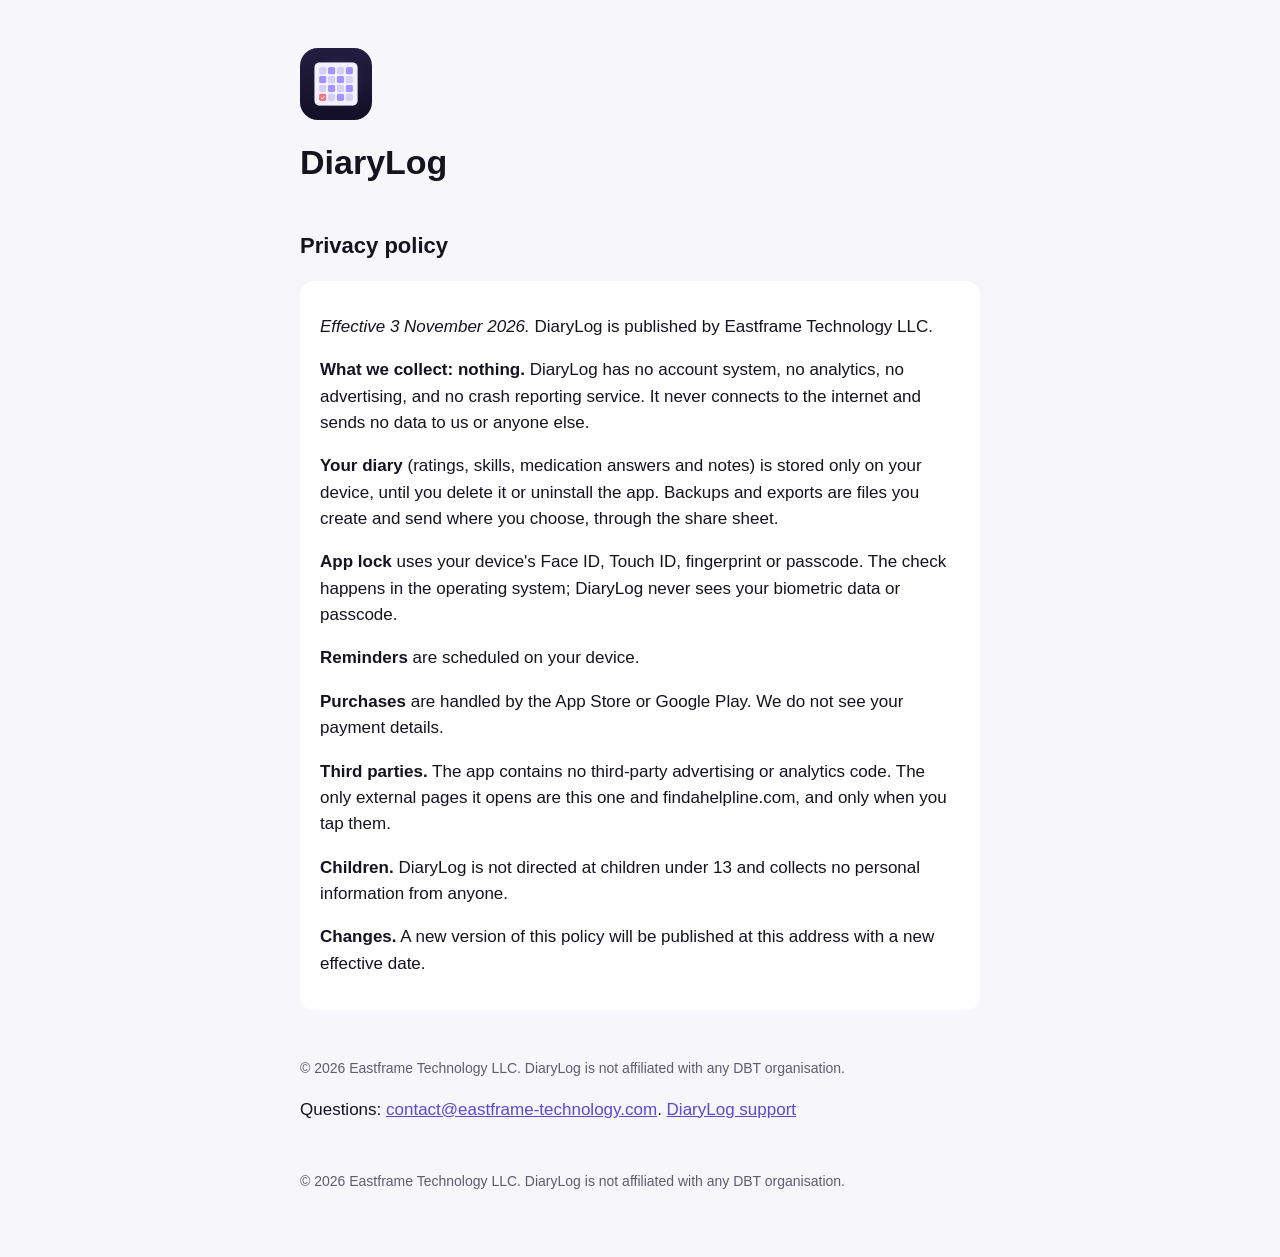
==== privacy.html @ 1b24e84b "Standalone privacy policy page Co-Authored-By: Claude Opus 5.5 <noreply@anthropic.com>" ====
<!doctype html>
<html lang="en">
<head>
<meta charset="utf-8">
<meta name="viewport" content="width=device-width, initial-scale=1">
<title>DiaryLog privacy policy</title>
<meta name="description" content="Privacy policy for DiaryLog, the DBT diary card app.">
<style>
  :root { color-scheme: light dark; --bg:#f7f6fb; --fg:#15131f; --muted:#5f5b70; --accent:#5b48d6; --card:#ffffff; --alert:#fde8e8; --alertfg:#7a1b1f; }
  @media (prefers-color-scheme: dark) { :root { --bg:#0e0d16; --fg:#efedf7; --muted:#a7a3b8; --accent:#a594ff; --card:#18162a; --alert:#3a1418; --alertfg:#ffc9cb; } }
  body { margin:0; background:var(--bg); color:var(--fg); font:17px/1.55 -apple-system, BlinkMacSystemFont, "Segoe UI", Roboto, sans-serif; }
  main { max-width:680px; margin:0 auto; padding:48px 16px 64px; }
  h1 { font-size:34px; margin:0 0 4px; } h2 { margin-top:40px; font-size:22px; }
  p.lead { color:var(--muted); margin-top:0; }
  .card { background:var(--card); border-radius:14px; padding:16px 20px; margin:16px 0; }
  .alert { background:var(--alert); color:var(--alertfg); border-radius:14px; padding:16px 20px; margin:16px 0; font-weight:600; }
  a { color:var(--accent); }
  .logo { width:72px; height:72px; border-radius:18px; display:block; margin-bottom:16px; }
  footer { color:var(--muted); font-size:14px; margin-top:48px; }
</style>
</head>
<body>
<main>
  <img class="logo" src="icon.png" alt="">
  <h1>DiaryLog</h1>
  <h2 id="privacy">Privacy policy</h2>
  <div class="card">
    <p><em>Effective 3 November 2026.</em> DiaryLog is published by Eastframe Technology LLC.</p>
    <p><strong>What we collect: nothing.</strong> DiaryLog has no account system, no analytics, no advertising, and no crash reporting service. It never connects to the internet and sends no data to us or anyone else.</p>
    <p><strong>Your diary</strong> (ratings, skills, medication answers and notes) is stored only on your device, until you delete it or uninstall the app. Backups and exports are files you create and send where you choose, through the share sheet.</p>
    <p><strong>App lock</strong> uses your device's Face ID, Touch ID, fingerprint or passcode. The check happens in the operating system; DiaryLog never sees your biometric data or passcode.</p>
    <p><strong>Reminders</strong> are scheduled on your device.</p>
    <p><strong>Purchases</strong> are handled by the App Store or Google Play. We do not see your payment details.</p>
    <p><strong>Third parties.</strong> The app contains no third-party advertising or analytics code. The only external pages it opens are this one and findahelpline.com, and only when you tap them.</p>
    <p><strong>Children.</strong> DiaryLog is not directed at children under 13 and collects no personal information from anyone.</p>
    <p><strong>Changes.</strong> A new version of this policy will be published at this address with a new effective date.</p>
  </div>

  <footer>© 2026 Eastframe Technology LLC. DiaryLog is not affiliated with any DBT organisation.</footer>

  <p>Questions: <a href="mailto:contact@eastframe-technology.com">contact@eastframe-technology.com</a>. <a href="./">DiaryLog support</a></p>
  <footer>© 2026 Eastframe Technology LLC. DiaryLog is not affiliated with any DBT organisation.</footer>
</main>
</body>
</html>
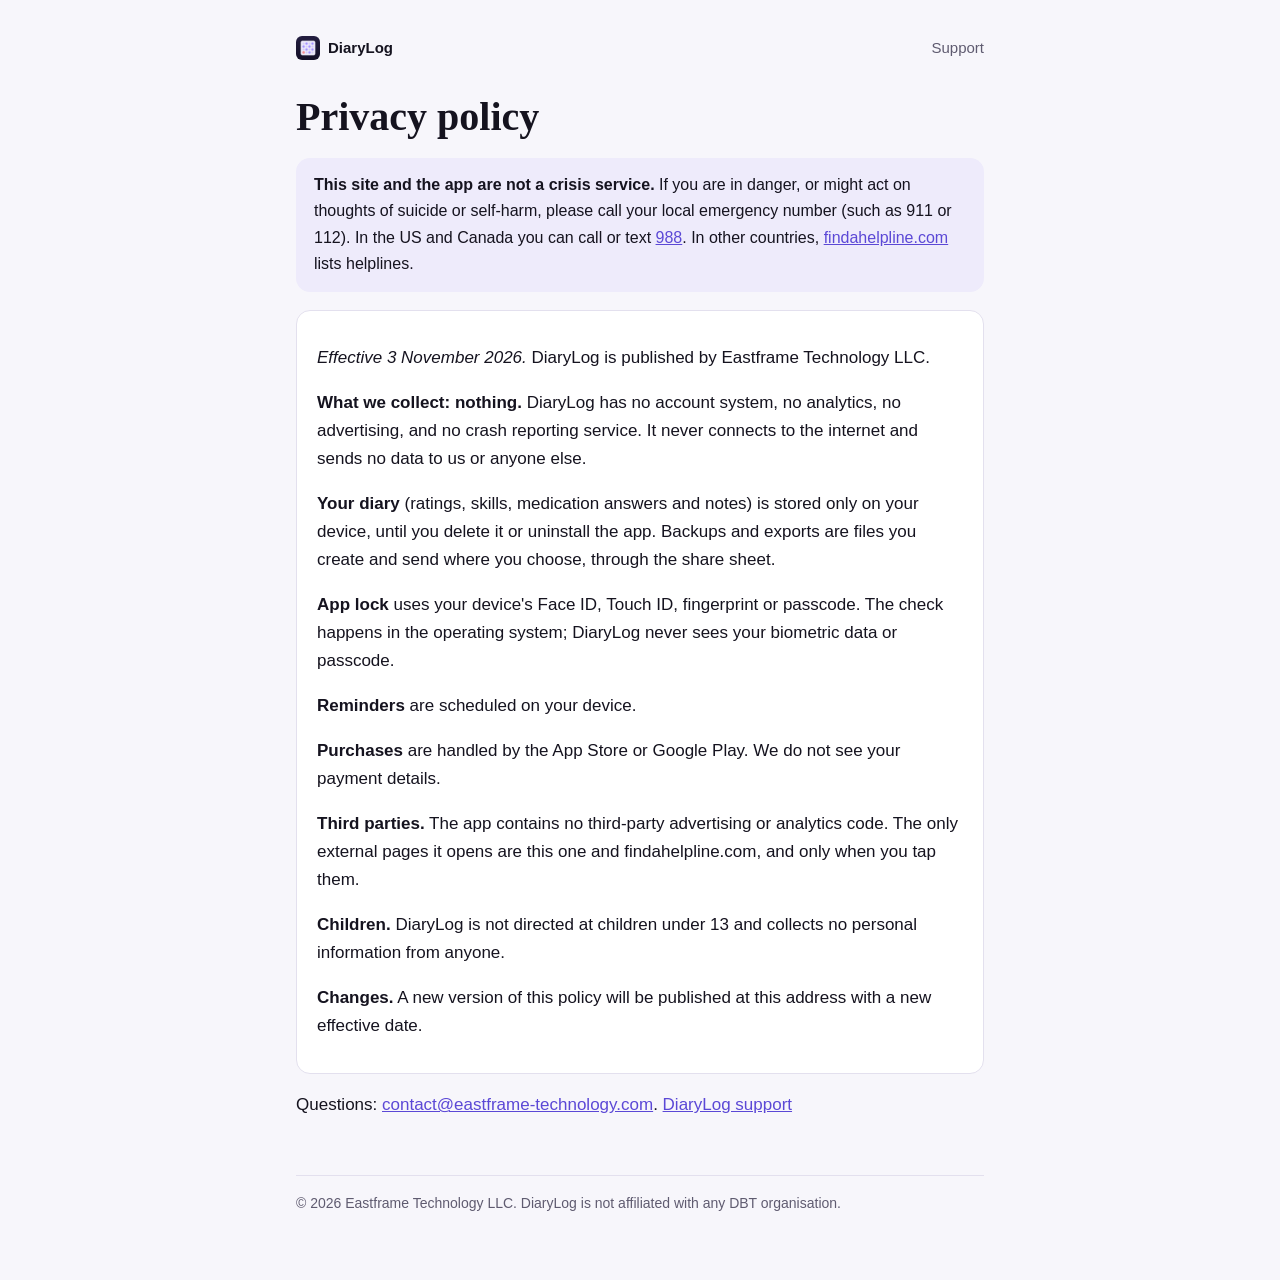
==== commit 2fa0232c: "Landing page, printable diary card, two guides and sitemap Blank one-page landscape diary card for A" ====
--- a/privacy.html
+++ b/privacy.html
@@ -4,26 +4,16 @@
 <meta charset="utf-8">
 <meta name="viewport" content="width=device-width, initial-scale=1">
 <title>DiaryLog privacy policy</title>
-<meta name="description" content="Privacy policy for DiaryLog, the DBT diary card app.">
-<style>
-  :root { color-scheme: light dark; --bg:#f7f6fb; --fg:#15131f; --muted:#5f5b70; --accent:#5b48d6; --card:#ffffff; --alert:#fde8e8; --alertfg:#7a1b1f; }
-  @media (prefers-color-scheme: dark) { :root { --bg:#0e0d16; --fg:#efedf7; --muted:#a7a3b8; --accent:#a594ff; --card:#18162a; --alert:#3a1418; --alertfg:#ffc9cb; } }
-  body { margin:0; background:var(--bg); color:var(--fg); font:17px/1.55 -apple-system, BlinkMacSystemFont, "Segoe UI", Roboto, sans-serif; }
-  main { max-width:680px; margin:0 auto; padding:48px 16px 64px; }
-  h1 { font-size:34px; margin:0 0 4px; } h2 { margin-top:40px; font-size:22px; }
-  p.lead { color:var(--muted); margin-top:0; }
-  .card { background:var(--card); border-radius:14px; padding:16px 20px; margin:16px 0; }
-  .alert { background:var(--alert); color:var(--alertfg); border-radius:14px; padding:16px 20px; margin:16px 0; font-weight:600; }
-  a { color:var(--accent); }
-  .logo { width:72px; height:72px; border-radius:18px; display:block; margin-bottom:16px; }
-  footer { color:var(--muted); font-size:14px; margin-top:48px; }
-</style>
+<meta name="description" content="Privacy policy for DiaryLog, the DBT diary card app. No account, no analytics, no internet access.">
+<link rel="canonical" href="https://eastframe-technology.github.io/diarylog-support/privacy.html">
+<link rel="icon" href="icon.png">
+<link rel="stylesheet" href="style.css">
 </head>
 <body>
 <main>
-  <img class="logo" src="icon.png" alt="">
-  <h1>DiaryLog</h1>
-  <h2 id="privacy">Privacy policy</h2>
+  <nav><a class="home" href="./"><img src="icon.png" alt="">DiaryLog</a><a href="./#support">Support</a></nav>
+  <h1 id="privacy">Privacy policy</h1>
+  <aside class="crisis"><strong>This site and the app are not a crisis service.</strong> If you are in danger, or might act on thoughts of suicide or self-harm, please call your local emergency number (such as 911 or 112). In the US and Canada you can call or text <a href="tel:988">988</a>. In other countries, <a href="https://findahelpline.com">findahelpline.com</a> lists helplines.</aside>
   <div class="card">
     <p><em>Effective 3 November 2026.</em> DiaryLog is published by Eastframe Technology LLC.</p>
     <p><strong>What we collect: nothing.</strong> DiaryLog has no account system, no analytics, no advertising, and no crash reporting service. It never connects to the internet and sends no data to us or anyone else.</p>
@@ -36,8 +26,6 @@
     <p><strong>Changes.</strong> A new version of this policy will be published at this address with a new effective date.</p>
   </div>
 
-  <footer>© 2026 Eastframe Technology LLC. DiaryLog is not affiliated with any DBT organisation.</footer>
-
   <p>Questions: <a href="mailto:contact@eastframe-technology.com">contact@eastframe-technology.com</a>. <a href="./">DiaryLog support</a></p>
   <footer>© 2026 Eastframe Technology LLC. DiaryLog is not affiliated with any DBT organisation.</footer>
 </main>
--- a/style.css
+++ b/style.css
@@ -0,0 +1,86 @@
+:root { color-scheme: light dark; --bg:#f7f6fb; --fg:#15131f; --muted:#5f5b70; --accent:#5b48d6; --card:#ffffff; --line:#e3e0ee; --tint:#eeebfb; }
+@media (prefers-color-scheme: dark) { :root { --bg:#0e0d16; --fg:#efedf7; --muted:#a7a3b8; --accent:#a594ff; --card:#18162a; --line:#2a2740; --tint:#1e1b33; } }
+* { box-sizing: border-box; }
+[hidden] { display:none !important; }
+body { margin:0; background:var(--bg); color:var(--fg); font:17px/1.65 -apple-system, BlinkMacSystemFont, "Segoe UI", Roboto, sans-serif; }
+main { max-width:720px; margin:0 auto; padding:36px 16px 64px; }
+main.wide { max-width:1096px; }
+main.wide > :not(.sheet-wrap) { max-width:720px; margin-left:auto; margin-right:auto; }
+nav { display:flex; gap:16px; flex-wrap:wrap; font-size:15px; margin-bottom:32px; }
+nav a { color:var(--muted); text-decoration:none; } nav a:hover { color:var(--fg); }
+nav a.home { color:var(--fg); font-weight:600; margin-right:auto; display:flex; align-items:center; gap:8px; }
+nav img { width:24px; height:24px; border-radius:6px; }
+h1, h2 { font-family:"Iowan Old Style", "Palatino Linotype", Georgia, serif; font-weight:600; }
+h1 { font-size:clamp(29px, 6vw, 40px); line-height:1.18; margin:0 0 12px; }
+h2 { margin-top:42px; font-size:24px; line-height:1.3; } h3 { font-size:17px; margin:24px 0 6px; }
+p.lead { color:var(--muted); font-size:19px; margin-top:0; }
+a { color:var(--accent); }
+.card { background:var(--card); border:1px solid var(--line); border-radius:14px; padding:16px 20px; margin:16px 0; }
+.crisis { background:var(--tint); border-radius:14px; padding:14px 18px; margin:18px 0; font-size:16px; }
+.soon { display:inline-block; background:var(--card); border:1px solid var(--line); font-weight:600; padding:11px 18px; border-radius:12px; margin:8px 0 4px; }
+.note { color:var(--muted); font-size:14px; }
+.shots { display:flex; gap:12px; overflow-x:auto; padding:8px 16px 12px; margin:28px -16px 0; scroll-snap-type:x mandatory; }
+.shots img { width:200px; height:auto; aspect-ratio:1/2; border-radius:16px; flex:none; scroll-snap-align:start; background:#15112a; }
+.grid { display:grid; grid-template-columns:repeat(auto-fit, minmax(210px, 1fr)); gap:12px; }
+.grid .card { margin:0; } .grid h3 { margin-top:0; }
+ul, ol { padding-left:22px; } li { margin:4px 0; }
+footer { color:var(--muted); font-size:14px; margin-top:56px; border-top:1px solid var(--line); padding-top:16px; }
+@media (max-width: 480px) { nav { gap:12px; font-size:14px; } nav a.home { width:100%; margin-bottom:2px; } }
+
+/* Printable card: controls */
+.controls { display:flex; flex-wrap:wrap; align-items:end; gap:12px 16px; margin:20px auto; }
+.controls label { display:block; font-size:14px; font-weight:600; color:var(--muted); margin-bottom:4px; }
+.controls select { font:inherit; font-size:16px; color:var(--fg); background:var(--card); border:1px solid var(--line); border-radius:10px; padding:9px 12px; }
+.controls button { font:inherit; font-weight:600; color:#fff; background:#5b48d6; border:0; border-radius:10px; padding:10px 22px; cursor:pointer; }
+.controls button:focus-visible, .controls select:focus-visible { outline:2px solid var(--accent); outline-offset:2px; }
+
+/* Printable card: the sheet. Always paper colours, in dark mode too. */
+.sheet-wrap { overflow-x:auto; margin:16px 0; border-radius:6px; }
+.sheet { --ink:#1c1b22; --soft:#625f73; --rule:#b9b4cf; --heavy:#5f5a7d; --band:#ebe8fa; --shade:#f6f5fc; --mark:#4a39bd;
+  width:1064px; padding:6mm; background:#fff; color:var(--ink);
+  font:8.2pt/1.25 -apple-system, BlinkMacSystemFont, "Segoe UI", Roboto, Helvetica, Arial, sans-serif; color-scheme:light; }
+.sheet-head { display:flex; align-items:baseline; gap:5mm; height:8mm; }
+.sheet-title { font:600 16pt/1.1 "Iowan Old Style", "Palatino Linotype", Georgia, serif; color:var(--mark); }
+.sheet-sub { color:var(--soft); }
+.sheet-fields { margin-left:auto; display:flex; gap:5mm; }
+.sheet-fields span { display:flex; align-items:baseline; gap:1.5mm; color:var(--soft); white-space:nowrap; }
+.sheet-fields i { display:block; border-bottom:0.6pt solid var(--ink); }
+.sheet-fields .name i { width:34mm; } .sheet-fields .week i { width:28mm; }
+
+.days { margin-top:1.4mm; width:100%; border-collapse:collapse; table-layout:fixed; }
+.days th, .days td { border:0.5pt solid var(--rule); padding:0; text-align:center; }
+.days thead th { background:var(--band); font-weight:600; font-size:7.6pt; line-height:1.15; padding:0.6mm 0.5mm; -webkit-print-color-adjust:exact; print-color-adjust:exact; }
+.days thead .group { font-size:8.4pt; height:5.6mm; color:var(--mark); }
+.days thead .target { height:15mm; }
+.days thead .sub { height:4.6mm; font-weight:400; font-size:7pt; background:#fff; }
+.days thead .own { font-weight:400; color:var(--soft); }
+.v { display:inline-block; writing-mode:vertical-rl; transform:rotate(180deg); text-align:left; white-space:normal; height:18.6mm; }
+.days tbody th { font-weight:600; text-align:left; padding-left:1.6mm; font-size:8.6pt; }
+.days tbody tr { height:13.2mm; }
+.days .tick { background:var(--shade); -webkit-print-color-adjust:exact; print-color-adjust:exact; }
+.box { display:inline-block; width:3.4mm; height:3.4mm; border:0.6pt solid var(--soft); border-radius:0.5mm; vertical-align:middle; }
+.yn { color:var(--soft); font-size:7.4pt; white-space:nowrap; }
+.days .lead-col { border-left:1.1pt solid var(--heavy); }
+.days .day-col { width:20mm; } .days .num { width:8.7mm; } .days .act { width:8.3mm; } .days .emo { width:8.1mm; } .days .mod { width:7.9mm; } .days .use { width:8.6mm; } .days .med { width:9.6mm; }
+
+.sheet-lower { margin-top:2.2mm; height:41mm; display:grid; grid-template-columns:1.25fr 1.5fr 1fr 1fr; gap:2.2mm; }
+.sheet-box { border:0.5pt solid var(--rule); border-radius:1.2mm; padding:1.6mm 2.2mm; overflow:hidden; }
+.sheet-box h3 { margin:0 0 0.8mm; font-size:8.4pt; line-height:1.2; font-weight:600; color:var(--mark); }
+.sheet-box ul { list-style:none; margin:0; padding:0; font-size:7.7pt; line-height:1.3; }
+.sheet-box .line { height:6.6mm; border-bottom:0.5pt solid var(--rule); }
+.sheet-box li { margin:0; }
+.use-key { columns:2; column-gap:3mm; }
+.use-key li { break-inside:avoid; padding-left:3.2mm; text-indent:-3.2mm; margin-bottom:0.4mm; }
+.use-key b { display:inline-block; width:3.2mm; text-indent:0; }
+.sheet-foot { margin-top:2.2mm; display:flex; justify-content:space-between; gap:6mm; font-size:7.3pt; line-height:1.25; color:var(--soft); }
+.sheet-foot strong { color:var(--ink); font-weight:600; }
+.sheet-foot .src { text-align:right; flex:none; }
+
+@page { size:landscape; margin:9mm; }
+@media print {
+  html, body { background:#fff !important; color:#000; }
+  main, main.wide { max-width:none; padding:0; margin:0; }
+  main > :not(.sheet-wrap) { display:none !important; }
+  .sheet-wrap { overflow:visible; margin:0; border-radius:0; }
+  .sheet { width:100%; padding:0; page-break-inside:avoid; break-inside:avoid; }
+}
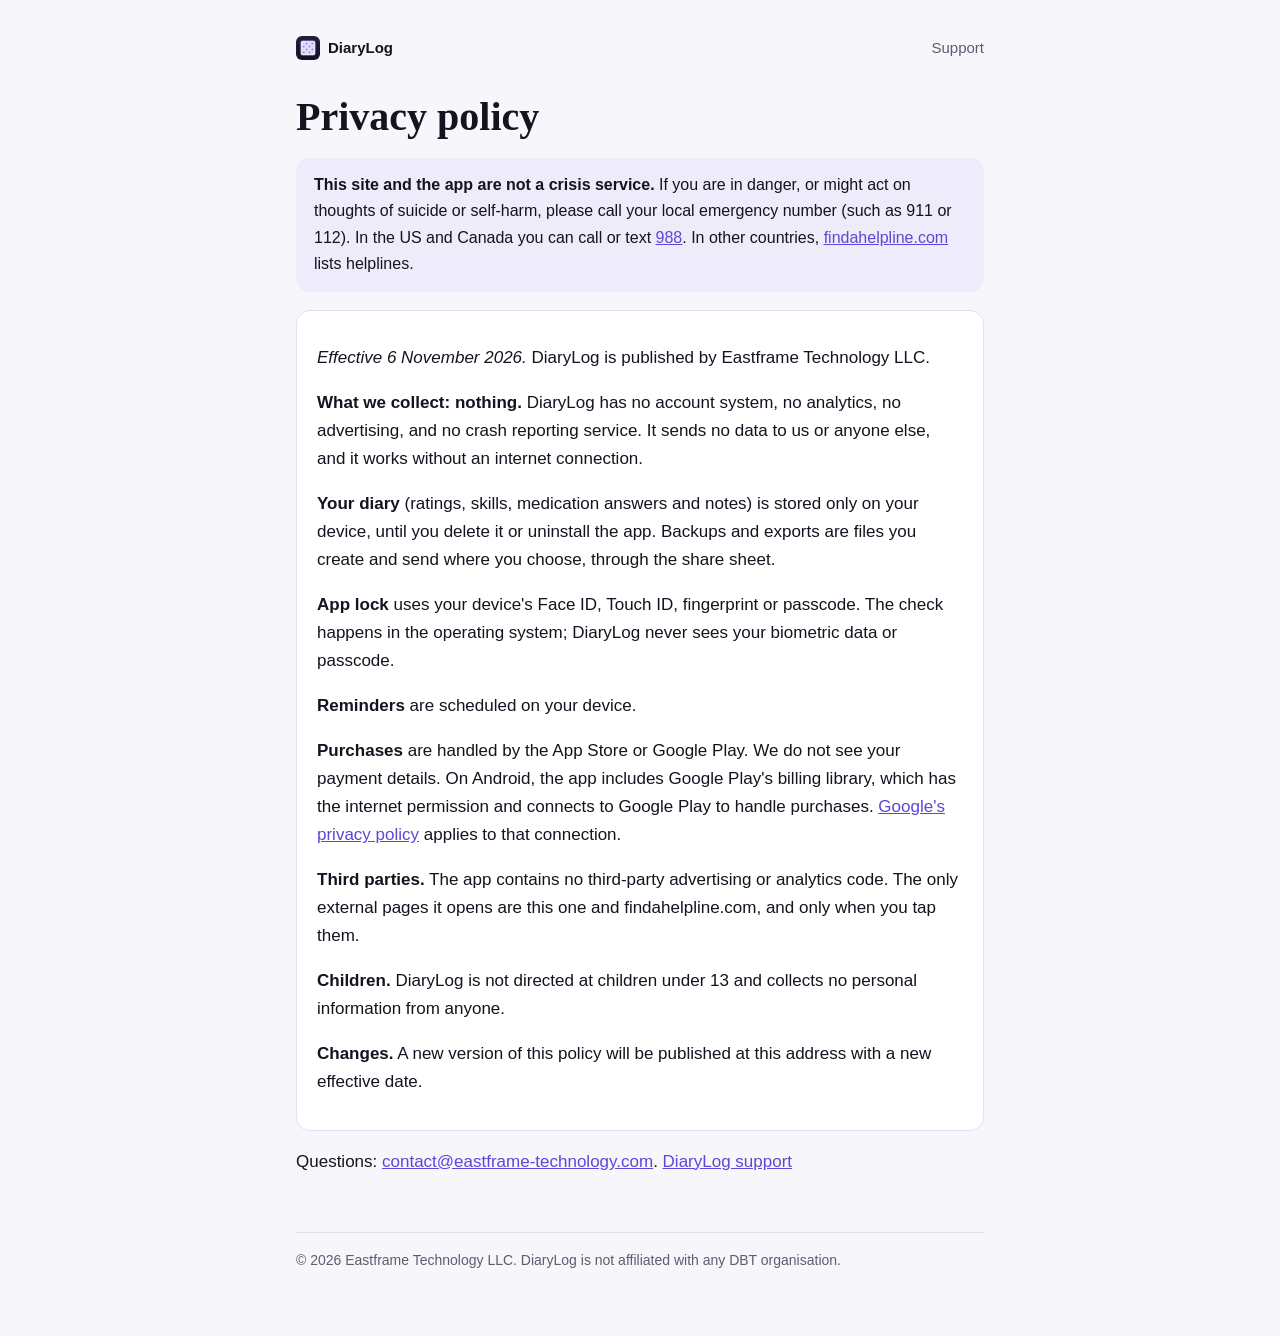
==== commit c21234db: "Privacy policy: say accurately what the Android build connects to Co-Authored-By: Claude Opus 5.5 <n" ====
--- a/privacy.html
+++ b/privacy.html
@@ -15,12 +15,12 @@
   <h1 id="privacy">Privacy policy</h1>
   <aside class="crisis"><strong>This site and the app are not a crisis service.</strong> If you are in danger, or might act on thoughts of suicide or self-harm, please call your local emergency number (such as 911 or 112). In the US and Canada you can call or text <a href="tel:988">988</a>. In other countries, <a href="https://findahelpline.com">findahelpline.com</a> lists helplines.</aside>
   <div class="card">
-    <p><em>Effective 3 November 2026.</em> DiaryLog is published by Eastframe Technology LLC.</p>
-    <p><strong>What we collect: nothing.</strong> DiaryLog has no account system, no analytics, no advertising, and no crash reporting service. It never connects to the internet and sends no data to us or anyone else.</p>
+    <p><em>Effective 6 November 2026.</em> DiaryLog is published by Eastframe Technology LLC.</p>
+    <p><strong>What we collect: nothing.</strong> DiaryLog has no account system, no analytics, no advertising, and no crash reporting service. It sends no data to us or anyone else, and it works without an internet connection.</p>
     <p><strong>Your diary</strong> (ratings, skills, medication answers and notes) is stored only on your device, until you delete it or uninstall the app. Backups and exports are files you create and send where you choose, through the share sheet.</p>
     <p><strong>App lock</strong> uses your device's Face ID, Touch ID, fingerprint or passcode. The check happens in the operating system; DiaryLog never sees your biometric data or passcode.</p>
     <p><strong>Reminders</strong> are scheduled on your device.</p>
-    <p><strong>Purchases</strong> are handled by the App Store or Google Play. We do not see your payment details.</p>
+    <p><strong>Purchases</strong> are handled by the App Store or Google Play. We do not see your payment details. On Android, the app includes Google Play's billing library, which has the internet permission and connects to Google Play to handle purchases. <a href="https://policies.google.com/privacy">Google's privacy policy</a> applies to that connection.</p>
     <p><strong>Third parties.</strong> The app contains no third-party advertising or analytics code. The only external pages it opens are this one and findahelpline.com, and only when you tap them.</p>
     <p><strong>Children.</strong> DiaryLog is not directed at children under 13 and collects no personal information from anyone.</p>
     <p><strong>Changes.</strong> A new version of this policy will be published at this address with a new effective date.</p>
